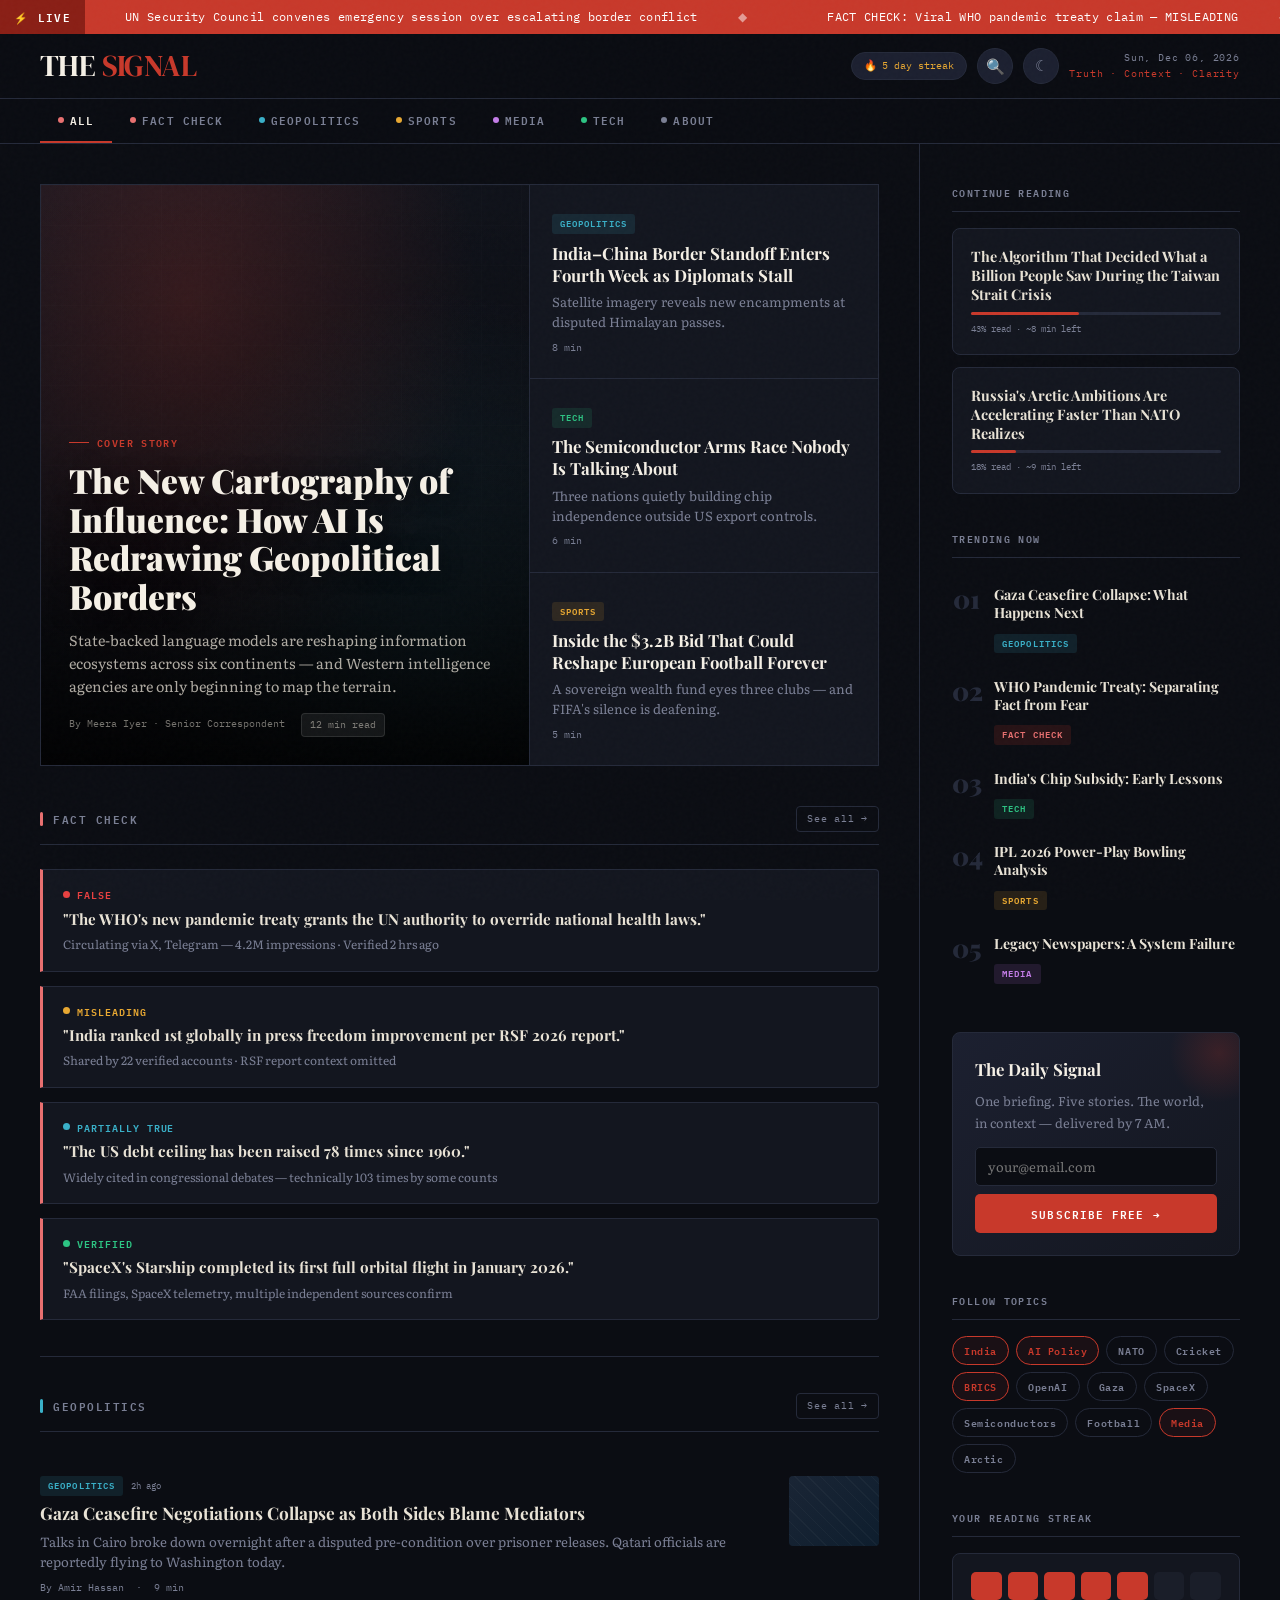
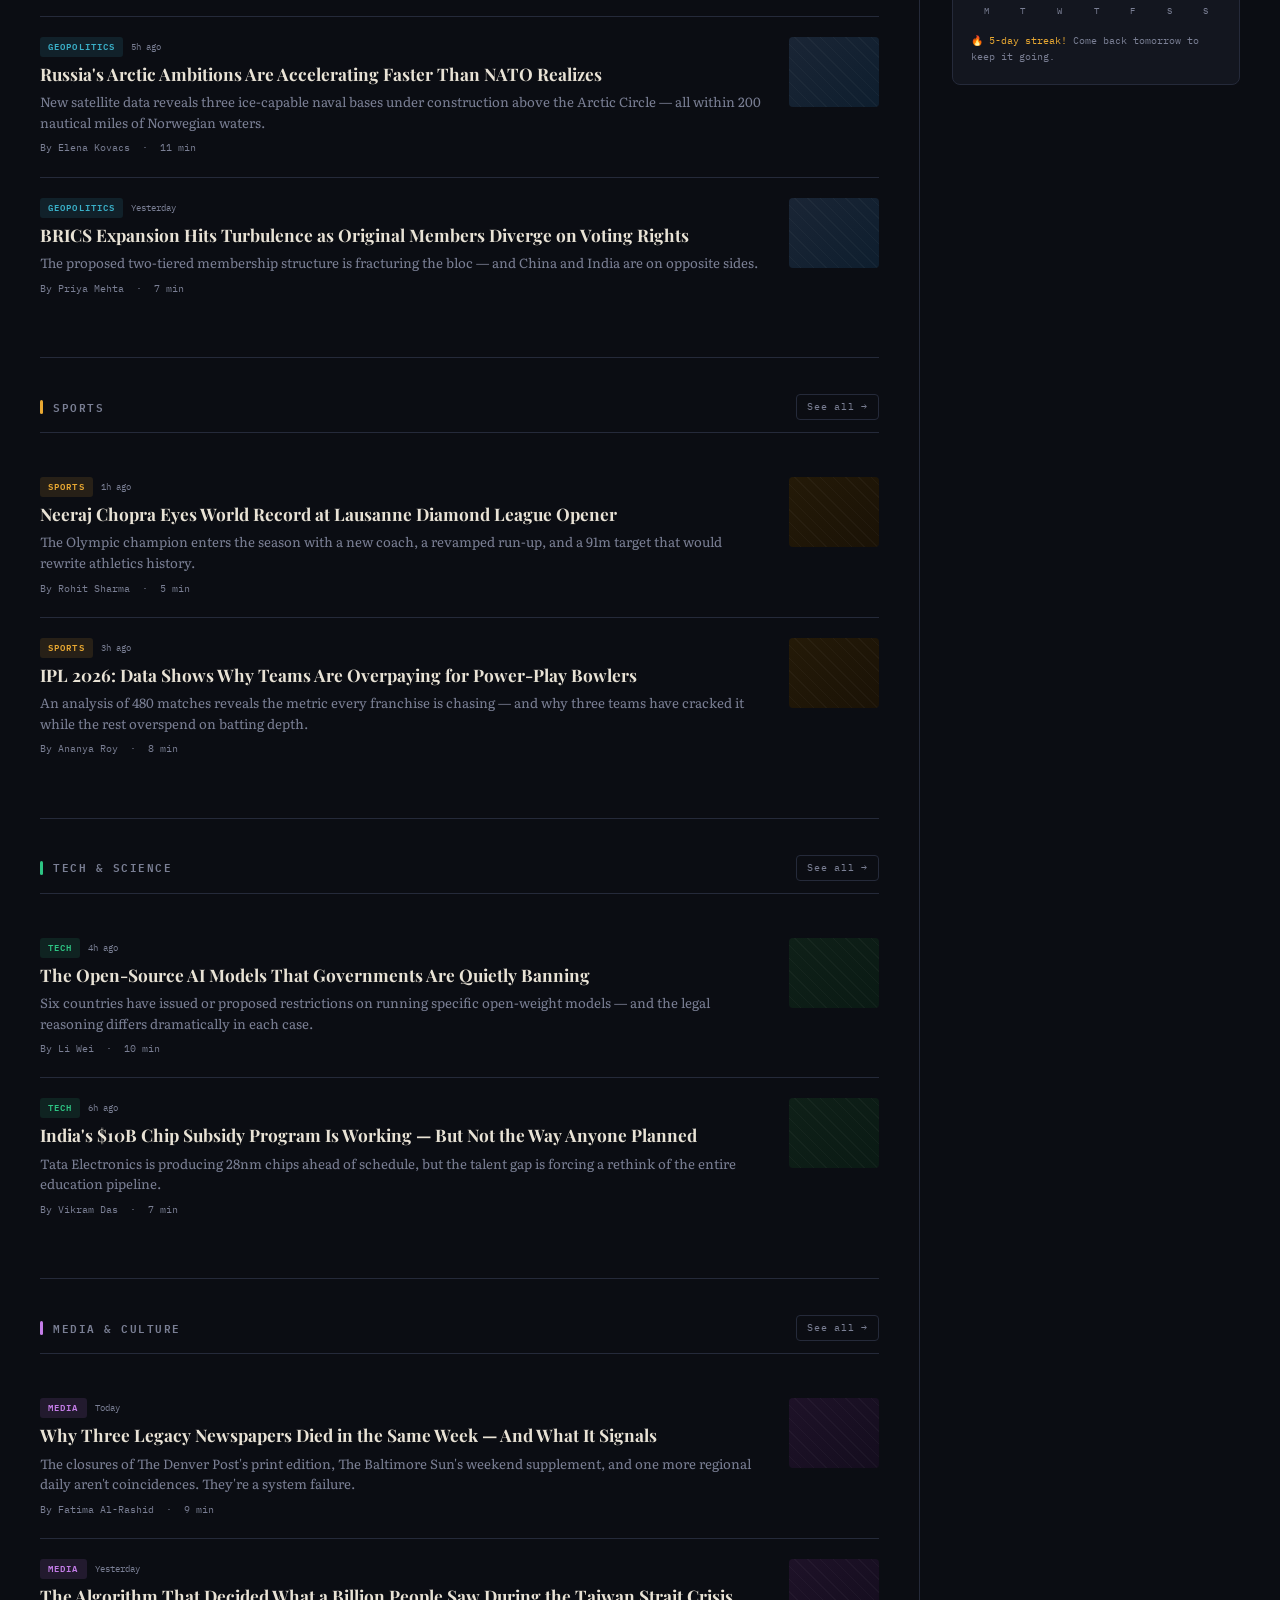
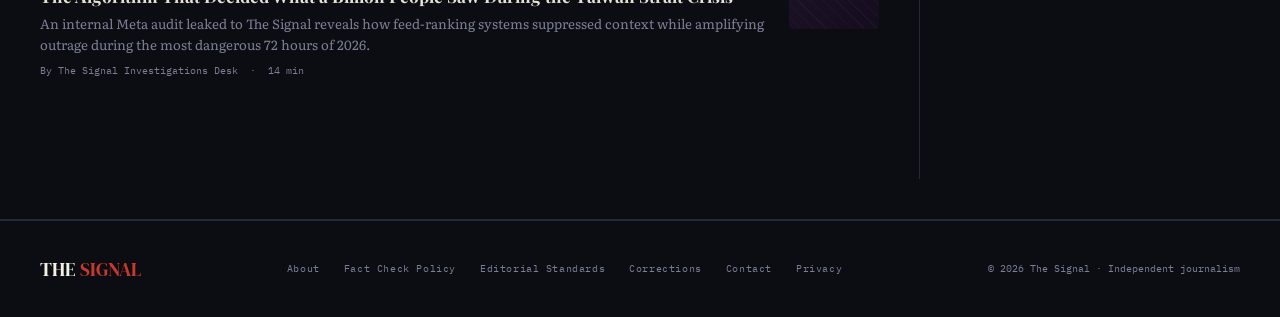
==== index.html @ f9984cd9 "Add files via upload" ====
<!DOCTYPE html>
<html lang="en" data-theme="dark">
<head>
<meta charset="UTF-8"/><meta name="viewport" content="width=device-width, initial-scale=1.0"/>
<title>THE SIGNAL — Truth. Context. Clarity.</title>
<link rel="preconnect" href="https://fonts.googleapis.com"/>
<link href="https://fonts.googleapis.com/css2?family=Playfair+Display:ital,wght@0,400;0,700;0,900;1,400;1,700&family=DM+Serif+Display:ital@0;1&family=IBM+Plex+Mono:wght@400;600&family=Literata:ital,opsz,wght@0,7..72,300;0,7..72,400;0,7..72,600;1,7..72,300;1,7..72,400&display=swap" rel="stylesheet"/>
<style>
:root{--bg:#0b0d13;--surface:#13161f;--surface2:#1c2030;--border:#252a3a;--text:#e8e2d5;--muted:#7a7f94;--accent:#c8392b;--gold:#e8a832;--cyan:#3ab0c8;--green:#2dc483;--purple:#c47de8;--white:#f5f0e6;--T:.22s ease;}
[data-theme="light"]{--bg:#f4f0e8;--surface:#ece8df;--surface2:#e2ddd4;--border:#ccc7bc;--text:#1e2030;--muted:#7a7080;--white:#0d0f1a;}
*,*::before,*::after{box-sizing:border-box;margin:0;padding:0;}
html{scroll-behavior:smooth;}
body{background:var(--bg);color:var(--text);font-family:'Literata',Georgia,serif;font-size:16px;line-height:1.7;overflow-x:hidden;transition:background var(--T),color var(--T);}
body::before{content:'';position:fixed;inset:0;background-image:url("data:image/svg+xml,%3Csvg viewBox='0 0 256 256' xmlns='http://www.w3.org/2000/svg'%3E%3Cfilter id='n'%3E%3CfeTurbulence type='fractalNoise' baseFrequency='0.9' numOctaves='4' stitchTiles='stitch'/%3E%3C/filter%3E%3Crect width='100%25' height='100%25' filter='url(%23n)' opacity='0.04'/%3E%3C/svg%3E");pointer-events:none;z-index:999;opacity:.45;}
a{color:inherit;text-decoration:none;}
img{display:block;width:100%;object-fit:cover;}
/* TICKER */
.ticker-wrap{background:var(--accent);overflow:hidden;white-space:nowrap;display:flex;align-items:center;height:34px;}
.ticker-label{background:#8a1f16;color:#fff;font-family:'IBM Plex Mono',monospace;font-size:.68rem;font-weight:600;letter-spacing:.12em;padding:0 14px;height:100%;display:flex;align-items:center;flex-shrink:0;text-transform:uppercase;}
.ticker-inner{overflow:hidden;flex:1;display:flex;}
.ticker-track{display:inline-flex;animation:ticker 42s linear infinite;}
.ticker-track span{font-family:'IBM Plex Mono',monospace;font-size:.72rem;color:#fff;padding:0 40px;letter-spacing:.03em;}
.ticker-track span::after{content:'◆';margin-left:40px;opacity:.5;}
@keyframes ticker{from{transform:translateX(0)}to{transform:translateX(-50%)}}
/* HEADER */
header{border-bottom:1px solid var(--border);position:sticky;top:0;z-index:100;background:rgba(11,13,19,.97);backdrop-filter:blur(14px);transition:background var(--T);}
[data-theme="light"] header{background:rgba(244,240,232,.97);}
.header-top{display:flex;align-items:center;justify-content:space-between;padding:0 40px;height:64px;max-width:1400px;margin:0 auto;gap:14px;}
.logo{font-family:'DM Serif Display',serif;font-size:1.85rem;letter-spacing:-.02em;color:var(--white);flex-shrink:0;}
.logo span{color:var(--accent);}
.hdr-right{display:flex;align-items:center;gap:10px;}
.hdr-meta{font-family:'IBM Plex Mono',monospace;font-size:.65rem;color:var(--muted);letter-spacing:.08em;text-align:right;line-height:1.5;}
.streak-pill{display:inline-flex;align-items:center;gap:5px;background:var(--surface2);border:1px solid var(--border);border-radius:20px;padding:4px 12px;font-family:'IBM Plex Mono',monospace;font-size:.65rem;color:var(--gold);cursor:default;white-space:nowrap;}
.icon-btn{width:36px;height:36px;border-radius:50%;background:var(--surface2);border:1px solid var(--border);color:var(--muted);cursor:pointer;display:flex;align-items:center;justify-content:center;font-size:.95rem;transition:all var(--T);flex-shrink:0;}
.icon-btn:hover{color:var(--text);border-color:var(--muted);}
.hamburger{display:none;}
/* NAV */
nav{border-top:1px solid var(--border);max-width:1400px;margin:0 auto;padding:0 40px;display:flex;overflow-x:auto;scrollbar-width:none;}
nav::-webkit-scrollbar{display:none;}
.nav-link{font-family:'IBM Plex Mono',monospace;font-size:.68rem;font-weight:600;letter-spacing:.1em;text-transform:uppercase;color:var(--muted);padding:12px 18px;border-bottom:2px solid transparent;transition:all var(--T);white-space:nowrap;display:flex;align-items:center;gap:6px;}
.nav-link:hover{color:var(--text);}
.nav-link.active{color:var(--white);border-bottom-color:var(--accent);}
.nav-dot{width:6px;height:6px;border-radius:50%;flex-shrink:0;}
/* MOBILE OVERLAY */
.mob-overlay{display:none;position:fixed;inset:0;z-index:200;background:var(--bg);padding:24px;flex-direction:column;}
.mob-overlay.open{display:flex;}
.mob-close{align-self:flex-end;width:40px;height:40px;border-radius:50%;background:var(--surface2);border:1px solid var(--border);color:var(--text);font-size:1.2rem;cursor:pointer;display:flex;align-items:center;justify-content:center;margin-bottom:24px;}
.mob-link{font-family:'IBM Plex Mono',monospace;font-size:1rem;font-weight:600;letter-spacing:.08em;text-transform:uppercase;color:var(--muted);padding:18px 0;border-bottom:1px solid var(--border);display:flex;align-items:center;gap:12px;}
.mob-link:hover{color:var(--white);}
/* LAYOUT */
.container{max-width:1400px;margin:0 auto;padding:0 40px;}
.main-grid{display:grid;grid-template-columns:1fr 320px;gap:0;}
.feed{border-right:1px solid var(--border);padding:40px 40px 40px 0;}
.sidebar{padding:40px 0 40px 32px;}
/* HERO */
.hero{display:grid;grid-template-columns:1.4fr 1fr;gap:1px;background:var(--border);margin-bottom:40px;border:1px solid var(--border);}
.hero-main{background:var(--surface);position:relative;overflow:hidden;min-height:400px;display:flex;flex-direction:column;justify-content:flex-end;padding:28px;}
.hero-main::before{content:'';position:absolute;inset:0;background:linear-gradient(to top,rgba(0,0,0,.88) 0%,rgba(0,0,0,.2) 55%,transparent 100%);z-index:1;}
.hero-bg{position:absolute;inset:0;background:radial-gradient(ellipse at 30% 20%,rgba(200,57,43,.22),transparent 60%),radial-gradient(ellipse at 80% 80%,rgba(58,176,200,.12),transparent 55%),linear-gradient(135deg,#13161f,#0b0d13);transition:transform .6s ease;}
.hero-main:hover .hero-bg{transform:scale(1.04);}
.hero-grid{position:absolute;inset:0;opacity:.08;z-index:0;}
.hero-content{position:relative;z-index:2;}
.hero-tag{font-family:'IBM Plex Mono',monospace;font-size:.62rem;font-weight:600;letter-spacing:.14em;text-transform:uppercase;color:var(--accent);margin-bottom:10px;display:flex;align-items:center;gap:8px;}
.hero-tag::before{content:'';width:20px;height:1px;background:var(--accent);}
.hero-main h1{font-family:'Playfair Display',serif;font-size:2.1rem;font-weight:900;line-height:1.15;color:#f5f0e6;margin-bottom:12px;text-shadow:0 2px 20px rgba(0,0,0,.5);}
.hero-main p{font-size:.9rem;color:rgba(232,226,213,.75);line-height:1.6;}
.hero-meta{display:flex;gap:16px;align-items:center;margin-top:16px;flex-wrap:wrap;}
.hero-author{font-family:'IBM Plex Mono',monospace;font-size:.62rem;color:rgba(232,226,213,.5);}
.read-time{font-family:'IBM Plex Mono',monospace;font-size:.6rem;background:rgba(255,255,255,.07);border:1px solid rgba(255,255,255,.1);padding:3px 8px;border-radius:4px;color:rgba(232,226,213,.5);}
.hero-stack{display:flex;flex-direction:column;gap:1px;background:var(--border);}
.hero-card{background:var(--surface);padding:22px;transition:background var(--T);flex:1;position:relative;overflow:hidden;}
.hero-card:hover{background:var(--surface2);}
.hero-card::after{content:'';position:absolute;left:0;top:0;bottom:0;width:3px;opacity:0;transition:opacity var(--T);}
.hero-card:hover::after{opacity:1;}
.c-geo::after{background:var(--cyan);}.c-tech::after{background:var(--green);}.c-sport::after{background:var(--gold);}
.hero-card h3{font-family:'Playfair Display',serif;font-size:1.05rem;font-weight:700;line-height:1.3;color:var(--white);margin:8px 0 6px;}
.hero-card p{font-size:.82rem;color:var(--muted);line-height:1.5;}
/* CHIPS */
.chip{display:inline-block;font-family:'IBM Plex Mono',monospace;font-size:.58rem;font-weight:600;letter-spacing:.12em;text-transform:uppercase;padding:2px 8px;border-radius:3px;}
.ch-geo{background:rgba(58,176,200,.12);color:var(--cyan);}
.ch-tech{background:rgba(45,196,131,.12);color:var(--green);}
.ch-sport{background:rgba(232,168,50,.12);color:var(--gold);}
.ch-media{background:rgba(196,125,232,.12);color:var(--purple);}
.ch-fact{background:rgba(200,57,43,.15);color:#e87070;}
/* SECTION HEADER */
.sec-hdr{display:flex;align-items:center;justify-content:space-between;margin-bottom:24px;padding-bottom:12px;border-bottom:1px solid var(--border);}
.sec-title{font-family:'IBM Plex Mono',monospace;font-size:.68rem;font-weight:600;letter-spacing:.14em;text-transform:uppercase;color:var(--muted);display:flex;align-items:center;gap:10px;}
.sec-title::before{content:'';width:3px;height:14px;border-radius:2px;}
.sf::before{background:#e87070;}.sg::before{background:var(--cyan);}.ss::before{background:var(--gold);}.st::before{background:var(--green);}.sm::before{background:var(--purple);}
.see-all{font-family:'IBM Plex Mono',monospace;font-size:.6rem;color:var(--muted);letter-spacing:.08em;border:1px solid var(--border);padding:4px 10px;border-radius:4px;transition:all var(--T);}
.see-all:hover{color:var(--text);border-color:var(--muted);}
/* ARTICLE ROW */
.art-list{display:flex;flex-direction:column;margin-bottom:40px;}
.art-row{display:grid;grid-template-columns:1fr 90px;gap:20px;padding:20px 0;border-bottom:1px solid var(--border);transition:all var(--T);align-items:start;}
.art-row:last-child{border-bottom:none;}
.art-row:hover .art-title{color:var(--white);}
.art-row:hover .art-thumb-in{transform:scale(1.05);}
.art-tags{display:flex;align-items:center;gap:8px;margin-bottom:6px;}
.art-title{font-family:'Playfair Display',serif;font-size:1.08rem;font-weight:700;color:var(--text);line-height:1.3;transition:color var(--T);margin-bottom:6px;}
.art-exc{font-size:.83rem;color:var(--muted);line-height:1.55;margin-bottom:8px;}
.art-foot{display:flex;gap:12px;align-items:center;font-family:'IBM Plex Mono',monospace;font-size:.6rem;color:var(--muted);}
.art-thumb{width:90px;height:70px;border-radius:4px;overflow:hidden;flex-shrink:0;}
.art-thumb-in{width:100%;height:100%;transition:transform .4s ease;}
.i-geo{background:linear-gradient(135deg,#1a2535,#0e1e2e);}
.i-fact{background:linear-gradient(135deg,#2a1215,#1a0a0c);}
.i-tech{background:linear-gradient(135deg,#0f2018,#0a1a14);}
.i-sport{background:linear-gradient(135deg,#241a08,#1a1206);}
.i-media{background:linear-gradient(135deg,#1e1228,#140d1e);}
.i-pat{width:100%;height:100%;background-image:repeating-linear-gradient(45deg,transparent,transparent 8px,rgba(255,255,255,.03) 8px,rgba(255,255,255,.03) 9px);}
/* FACT CHECK */
.fc-strip{background:var(--surface);border:1px solid var(--border);border-left:3px solid #e87070;padding:16px 20px;margin-bottom:14px;transition:background var(--T);border-radius:0 4px 4px 0;}
.fc-strip:hover{background:var(--surface2);}
.verdict{font-family:'IBM Plex Mono',monospace;font-size:.6rem;font-weight:600;letter-spacing:.1em;text-transform:uppercase;margin-bottom:6px;display:flex;align-items:center;gap:7px;}
.vdot{width:7px;height:7px;border-radius:50%;}
.vf{background:#e84040;}.vm{background:var(--gold);}.vt{background:var(--green);}.vp{background:var(--cyan);}
.vfc{color:#e84040;}.vmc{color:var(--gold);}.vtc{color:var(--green);}.vpc{color:var(--cyan);}
.fc-claim{font-family:'Playfair Display',serif;font-size:.95rem;font-weight:700;color:var(--text);line-height:1.35;}
.fc-src{font-size:.75rem;color:var(--muted);margin-top:5px;}
/* SIDEBAR */
.sb-sec{margin-bottom:36px;}
.sb-title{font-family:'IBM Plex Mono',monospace;font-size:.62rem;font-weight:600;letter-spacing:.14em;text-transform:uppercase;color:var(--muted);padding-bottom:10px;margin-bottom:16px;border-bottom:1px solid var(--border);}
.rd-card{background:var(--surface);border:1px solid var(--border);border-radius:8px;padding:18px;margin-bottom:12px;transition:border-color var(--T),background var(--T);}
.rd-card:hover{border-color:var(--accent);background:var(--surface2);}
.rd-title{font-family:'Playfair Display',serif;font-size:.9rem;font-weight:700;color:var(--text);margin-bottom:8px;line-height:1.3;}
.pb-wrap{background:var(--border);border-radius:3px;height:3px;margin-bottom:6px;}
.pb{height:3px;border-radius:3px;background:var(--accent);}
.pb-pct{font-family:'IBM Plex Mono',monospace;font-size:.58rem;color:var(--muted);}
.trend-item{display:flex;gap:14px;align-items:flex-start;padding:12px 0;border-bottom:1px solid var(--border);}
.trend-item:last-child{border-bottom:none;}
.trend-item:hover .trend-ttl{color:var(--white);}
.trend-n{font-family:'Playfair Display',serif;font-size:1.6rem;font-weight:900;color:var(--border);line-height:1;flex-shrink:0;width:28px;text-align:right;}
.trend-ttl{font-family:'Playfair Display',serif;font-size:.88rem;font-weight:700;color:var(--text);line-height:1.3;transition:color var(--T);}
.nl-box{background:linear-gradient(135deg,var(--surface2),var(--surface));border:1px solid var(--border);border-radius:8px;padding:22px;position:relative;overflow:hidden;}
.nl-box::before{content:'';position:absolute;top:-30px;right:-30px;width:100px;height:100px;border-radius:50%;background:radial-gradient(circle,rgba(200,57,43,.2),transparent 70%);}
.nl-box h3{font-family:'Playfair Display',serif;font-size:1.05rem;font-weight:700;color:var(--white);margin-bottom:6px;}
.nl-box p{font-size:.8rem;color:var(--muted);margin-bottom:14px;}
.nl-inp{width:100%;background:var(--bg);border:1px solid var(--border);color:var(--text);font-family:'Literata',serif;font-size:.82rem;padding:9px 12px;border-radius:5px;margin-bottom:8px;outline:none;transition:border-color var(--T);}
.nl-inp:focus{border-color:var(--accent);}
.nl-btn{width:100%;background:var(--accent);color:#fff;border:none;padding:10px;border-radius:5px;font-family:'IBM Plex Mono',monospace;font-size:.68rem;font-weight:600;letter-spacing:.1em;text-transform:uppercase;cursor:pointer;transition:background var(--T);}
.nl-btn:hover{background:#a02d22;}
.topics{display:flex;flex-wrap:wrap;gap:7px;}
.t-pill{font-family:'IBM Plex Mono',monospace;font-size:.62rem;font-weight:600;letter-spacing:.06em;border:1px solid var(--border);padding:5px 11px;border-radius:20px;color:var(--muted);cursor:pointer;transition:all var(--T);}
.t-pill:hover{border-color:var(--text);color:var(--text);}
.t-pill.on{border-color:var(--accent);color:var(--accent);background:rgba(200,57,43,.08);}
/* DIVIDER */
.div{height:1px;background:var(--border);margin:36px 0;}
/* BTT */
.btt{position:fixed;bottom:32px;right:32px;width:44px;height:44px;border-radius:50%;background:var(--accent);color:#fff;border:none;font-size:1.1rem;cursor:pointer;display:flex;align-items:center;justify-content:center;box-shadow:0 4px 20px rgba(200,57,43,.4);opacity:0;transform:translateY(10px);transition:opacity var(--T),transform var(--T);z-index:90;}
.btt.on{opacity:1;transform:none;}
.btt:hover{background:#a02d22;}
/* FOOTER */
footer{border-top:1px solid var(--border);padding:32px 40px;max-width:1400px;margin:0 auto;display:flex;justify-content:space-between;align-items:center;flex-wrap:wrap;gap:16px;}
.f-logo{font-family:'DM Serif Display',serif;font-size:1.2rem;color:var(--white);}
.f-logo span{color:var(--accent);}
.f-links{display:flex;gap:24px;flex-wrap:wrap;}
.f-links a{font-family:'IBM Plex Mono',monospace;font-size:.62rem;letter-spacing:.06em;color:var(--muted);transition:color var(--T);}
.f-links a:hover{color:var(--text);}
.f-copy{font-family:'IBM Plex Mono',monospace;font-size:.6rem;color:var(--muted);}
/* REVEAL */
.rv{opacity:0;transform:translateY(22px);transition:opacity .5s ease,transform .5s ease;}
.rv.in{opacity:1;transform:none;}
/* RESPONSIVE */
@media(max-width:900px){
  .main-grid{grid-template-columns:1fr;}
  .feed{border-right:none;padding:24px 0;}
  .sidebar{padding:0;border-top:1px solid var(--border);}
  .hero{grid-template-columns:1fr;}
  .hero-stack{flex-direction:row;overflow-x:auto;}
  .hero-card{min-width:220px;}
  .container,.header-top{padding:0 20px;}
  nav{padding:0 20px;display:none;}
  footer{padding:24px 20px;}
  .hamburger{display:flex!important;}
  .hdr-meta{display:none;}
}
@media(max-width:600px){
  .hero-main h1{font-size:1.5rem;}
  .hero-stack{flex-direction:column;}
  .art-row{grid-template-columns:1fr 72px;}
}
</style>
</head>
<body>

<div class="ticker-wrap">
  <div class="ticker-label">⚡ Live</div>
  <div class="ticker-inner">
    <div class="ticker-track">
      <span>UN Security Council convenes emergency session over escalating border conflict</span>
      <span>FACT CHECK: Viral WHO pandemic treaty claim — MISLEADING</span>
      <span>Apple unveils spatial computing SDK for third-party developers</span>
      <span>Champions League semifinal draw: all-European clash confirmed</span>
      <span>Deepfake election ad triggers FEC investigation in three swing states</span>
      <span>OpenAI board approves $4B restructuring amid investor pressure</span>
      <span>UN Security Council convenes emergency session over escalating border conflict</span>
      <span>FACT CHECK: Viral WHO pandemic treaty claim — MISLEADING</span>
      <span>Apple unveils spatial computing SDK for third-party developers</span>
      <span>Champions League semifinal draw: all-European clash confirmed</span>
      <span>Deepfake election ad triggers FEC investigation in three swing states</span>
      <span>OpenAI board approves $4B restructuring amid investor pressure</span>
    </div>
  </div>
</div>

<header>
  <div class="header-top">
    <a href="index.html" class="logo">THE <span>SIGNAL</span></a>
    <div class="hdr-right">
      <div class="streak-pill">🔥 <span id="streak-count">5 day streak</span></div>
      <a href="search.html" class="icon-btn" title="Search">🔍</a>
      <button class="icon-btn" id="themeBtn" onclick="toggleTheme()" title="Toggle theme">☾</button>
      <button class="icon-btn hamburger" onclick="document.getElementById('mob').classList.toggle('open')" title="Menu">☰</button>
      <div class="hdr-meta">
        <div id="live-date">Thu, 26 Mar 2026</div>
        <div style="color:var(--accent)">Truth · Context · Clarity</div>
      </div>
    </div>
  </div>
  <nav>
    <a class="nav-link active" href="index.html"><span class="nav-dot" style="background:#e87070"></span>All</a>
    <a class="nav-link" href="category.html?cat=factcheck"><span class="nav-dot" style="background:#e87070"></span>Fact Check</a>
    <a class="nav-link" href="category.html?cat=geopolitics"><span class="nav-dot" style="background:var(--cyan)"></span>Geopolitics</a>
    <a class="nav-link" href="category.html?cat=sports"><span class="nav-dot" style="background:var(--gold)"></span>Sports</a>
    <a class="nav-link" href="category.html?cat=media"><span class="nav-dot" style="background:var(--purple)"></span>Media</a>
    <a class="nav-link" href="category.html?cat=tech"><span class="nav-dot" style="background:var(--green)"></span>Tech</a>
    <a class="nav-link" href="about.html"><span class="nav-dot" style="background:var(--muted)"></span>About</a>
  </nav>
</header>

<div class="mob-overlay" id="mob">
  <button class="mob-close" onclick="document.getElementById('mob').classList.remove('open')">✕</button>
  <a class="mob-link" href="index.html"><span class="nav-dot" style="background:#e87070;width:10px;height:10px;"></span>All Stories</a>
  <a class="mob-link" href="category.html?cat=factcheck"><span class="nav-dot" style="background:#e87070;width:10px;height:10px;"></span>Fact Check</a>
  <a class="mob-link" href="category.html?cat=geopolitics"><span class="nav-dot" style="background:var(--cyan);width:10px;height:10px;"></span>Geopolitics</a>
  <a class="mob-link" href="category.html?cat=sports"><span class="nav-dot" style="background:var(--gold);width:10px;height:10px;"></span>Sports</a>
  <a class="mob-link" href="category.html?cat=media"><span class="nav-dot" style="background:var(--purple);width:10px;height:10px;"></span>Media</a>
  <a class="mob-link" href="category.html?cat=tech"><span class="nav-dot" style="background:var(--green);width:10px;height:10px;"></span>Tech</a>
  <a class="mob-link" href="search.html">🔍 Search</a>
  <a class="mob-link" href="about.html">About The Signal</a>
</div>

<div class="container">
<div class="main-grid">
<main class="feed">

  <div class="hero rv">
    <a class="hero-main" href="article.html">
      <div class="hero-bg"></div>
      <div class="hero-grid"><svg width="100%" height="100%" xmlns="http://www.w3.org/2000/svg"><defs><pattern id="g" width="40" height="40" patternUnits="userSpaceOnUse"><path d="M 40 0 L 0 0 0 40" fill="none" stroke="rgba(255,255,255,.5)" stroke-width=".5"/></pattern></defs><rect width="100%" height="100%" fill="url(#g)"/></svg></div>
      <div class="hero-content">
        <div class="hero-tag">Cover Story</div>
        <h1>The New Cartography of Influence: How AI Is Redrawing Geopolitical Borders</h1>
        <p>State-backed language models are reshaping information ecosystems across six continents — and Western intelligence agencies are only beginning to map the terrain.</p>
        <div class="hero-meta"><span class="hero-author">By Meera Iyer · Senior Correspondent</span><span class="read-time">12 min read</span></div>
      </div>
    </a>
    <div class="hero-stack">
      <a class="hero-card c-geo" href="article.html"><span class="chip ch-geo">Geopolitics</span><h3>India–China Border Standoff Enters Fourth Week as Diplomats Stall</h3><p>Satellite imagery reveals new encampments at disputed Himalayan passes.</p><div class="art-foot" style="margin-top:8px"><span>8 min</span></div></a>
      <a class="hero-card c-tech" href="article.html"><span class="chip ch-tech">Tech</span><h3>The Semiconductor Arms Race Nobody Is Talking About</h3><p>Three nations quietly building chip independence outside US export controls.</p><div class="art-foot" style="margin-top:8px"><span>6 min</span></div></a>
      <a class="hero-card c-sport" href="article.html"><span class="chip ch-sport">Sports</span><h3>Inside the $3.2B Bid That Could Reshape European Football Forever</h3><p>A sovereign wealth fund eyes three clubs — and FIFA's silence is deafening.</p><div class="art-foot" style="margin-top:8px"><span>5 min</span></div></a>
    </div>
  </div>

  <div class="rv">
    <div class="sec-hdr"><div class="sec-title sf">Fact Check</div><a class="see-all" href="category.html?cat=factcheck">See all →</a></div>
    <a href="article.html" style="display:block"><div class="fc-strip"><div class="verdict vfc"><span class="vdot vf"></span>False</div><div class="fc-claim">"The WHO's new pandemic treaty grants the UN authority to override national health laws."</div><div class="fc-src">Circulating via X, Telegram — 4.2M impressions · Verified 2 hrs ago</div></div></a>
    <a href="article.html" style="display:block"><div class="fc-strip"><div class="verdict vmc"><span class="vdot vm"></span>Misleading</div><div class="fc-claim">"India ranked 1st globally in press freedom improvement per RSF 2026 report."</div><div class="fc-src">Shared by 22 verified accounts · RSF report context omitted</div></div></a>
    <a href="article.html" style="display:block"><div class="fc-strip"><div class="verdict vpc"><span class="vdot vp"></span>Partially True</div><div class="fc-claim">"The US debt ceiling has been raised 78 times since 1960."</div><div class="fc-src">Widely cited in congressional debates — technically 103 times by some counts</div></div></a>
    <a href="article.html" style="display:block"><div class="fc-strip"><div class="verdict vtc"><span class="vdot vt"></span>Verified</div><div class="fc-claim">"SpaceX's Starship completed its first full orbital flight in January 2026."</div><div class="fc-src">FAA filings, SpaceX telemetry, multiple independent sources confirm</div></div></a>
  </div>

  <div class="div"></div>

  <div class="rv">
    <div class="sec-hdr"><div class="sec-title sg">Geopolitics</div><a class="see-all" href="category.html?cat=geopolitics">See all →</a></div>
    <div class="art-list">
      <a class="art-row" href="article.html"><div><div class="art-tags"><span class="chip ch-geo">Geopolitics</span><span style="font-family:'IBM Plex Mono',monospace;font-size:.58rem;color:var(--muted)">2h ago</span></div><div class="art-title">Gaza Ceasefire Negotiations Collapse as Both Sides Blame Mediators</div><div class="art-exc">Talks in Cairo broke down overnight after a disputed pre-condition over prisoner releases. Qatari officials are reportedly flying to Washington today.</div><div class="art-foot"><span>By Amir Hassan</span><span>·</span><span>9 min</span></div></div><div class="art-thumb"><div class="art-thumb-in i-geo"><div class="i-pat"></div></div></div></a>
      <a class="art-row" href="article.html"><div><div class="art-tags"><span class="chip ch-geo">Geopolitics</span><span style="font-family:'IBM Plex Mono',monospace;font-size:.58rem;color:var(--muted)">5h ago</span></div><div class="art-title">Russia's Arctic Ambitions Are Accelerating Faster Than NATO Realizes</div><div class="art-exc">New satellite data reveals three ice-capable naval bases under construction above the Arctic Circle — all within 200 nautical miles of Norwegian waters.</div><div class="art-foot"><span>By Elena Kovacs</span><span>·</span><span>11 min</span></div></div><div class="art-thumb"><div class="art-thumb-in i-geo"><div class="i-pat"></div></div></div></a>
      <a class="art-row" href="article.html"><div><div class="art-tags"><span class="chip ch-geo">Geopolitics</span><span style="font-family:'IBM Plex Mono',monospace;font-size:.58rem;color:var(--muted)">Yesterday</span></div><div class="art-title">BRICS Expansion Hits Turbulence as Original Members Diverge on Voting Rights</div><div class="art-exc">The proposed two-tiered membership structure is fracturing the bloc — and China and India are on opposite sides.</div><div class="art-foot"><span>By Priya Mehta</span><span>·</span><span>7 min</span></div></div><div class="art-thumb"><div class="art-thumb-in i-geo"><div class="i-pat"></div></div></div></a>
    </div>
  </div>

  <div class="div"></div>

  <div class="rv">
    <div class="sec-hdr"><div class="sec-title ss">Sports</div><a class="see-all" href="category.html?cat=sports">See all →</a></div>
    <div class="art-list">
      <a class="art-row" href="article.html"><div><div class="art-tags"><span class="chip ch-sport">Sports</span><span style="font-family:'IBM Plex Mono',monospace;font-size:.58rem;color:var(--muted)">1h ago</span></div><div class="art-title">Neeraj Chopra Eyes World Record at Lausanne Diamond League Opener</div><div class="art-exc">The Olympic champion enters the season with a new coach, a revamped run-up, and a 91m target that would rewrite athletics history.</div><div class="art-foot"><span>By Rohit Sharma</span><span>·</span><span>5 min</span></div></div><div class="art-thumb"><div class="art-thumb-in i-sport"><div class="i-pat"></div></div></div></a>
      <a class="art-row" href="article.html"><div><div class="art-tags"><span class="chip ch-sport">Sports</span><span style="font-family:'IBM Plex Mono',monospace;font-size:.58rem;color:var(--muted)">3h ago</span></div><div class="art-title">IPL 2026: Data Shows Why Teams Are Overpaying for Power-Play Bowlers</div><div class="art-exc">An analysis of 480 matches reveals the metric every franchise is chasing — and why three teams have cracked it while the rest overspend on batting depth.</div><div class="art-foot"><span>By Ananya Roy</span><span>·</span><span>8 min</span></div></div><div class="art-thumb"><div class="art-thumb-in i-sport"><div class="i-pat"></div></div></div></a>
    </div>
  </div>

  <div class="div"></div>

  <div class="rv">
    <div class="sec-hdr"><div class="sec-title st">Tech &amp; Science</div><a class="see-all" href="category.html?cat=tech">See all →</a></div>
    <div class="art-list">
      <a class="art-row" href="article.html"><div><div class="art-tags"><span class="chip ch-tech">Tech</span><span style="font-family:'IBM Plex Mono',monospace;font-size:.58rem;color:var(--muted)">4h ago</span></div><div class="art-title">The Open-Source AI Models That Governments Are Quietly Banning</div><div class="art-exc">Six countries have issued or proposed restrictions on running specific open-weight models — and the legal reasoning differs dramatically in each case.</div><div class="art-foot"><span>By Li Wei</span><span>·</span><span>10 min</span></div></div><div class="art-thumb"><div class="art-thumb-in i-tech"><div class="i-pat"></div></div></div></a>
      <a class="art-row" href="article.html"><div><div class="art-tags"><span class="chip ch-tech">Tech</span><span style="font-family:'IBM Plex Mono',monospace;font-size:.58rem;color:var(--muted)">6h ago</span></div><div class="art-title">India's $10B Chip Subsidy Program Is Working — But Not the Way Anyone Planned</div><div class="art-exc">Tata Electronics is producing 28nm chips ahead of schedule, but the talent gap is forcing a rethink of the entire education pipeline.</div><div class="art-foot"><span>By Vikram Das</span><span>·</span><span>7 min</span></div></div><div class="art-thumb"><div class="art-thumb-in i-tech"><div class="i-pat"></div></div></div></a>
    </div>
  </div>

  <div class="div"></div>

  <div class="rv">
    <div class="sec-hdr"><div class="sec-title sm">Media &amp; Culture</div><a class="see-all" href="category.html?cat=media">See all →</a></div>
    <div class="art-list">
      <a class="art-row" href="article.html"><div><div class="art-tags"><span class="chip ch-media">Media</span><span style="font-family:'IBM Plex Mono',monospace;font-size:.58rem;color:var(--muted)">Today</span></div><div class="art-title">Why Three Legacy Newspapers Died in the Same Week — And What It Signals</div><div class="art-exc">The closures of The Denver Post's print edition, The Baltimore Sun's weekend supplement, and one more regional daily aren't coincidences. They're a system failure.</div><div class="art-foot"><span>By Fatima Al-Rashid</span><span>·</span><span>9 min</span></div></div><div class="art-thumb"><div class="art-thumb-in i-media"><div class="i-pat"></div></div></div></a>
      <a class="art-row" href="article.html"><div><div class="art-tags"><span class="chip ch-media">Media</span><span style="font-family:'IBM Plex Mono',monospace;font-size:.58rem;color:var(--muted)">Yesterday</span></div><div class="art-title">The Algorithm That Decided What a Billion People Saw During the Taiwan Strait Crisis</div><div class="art-exc">An internal Meta audit leaked to The Signal reveals how feed-ranking systems suppressed context while amplifying outrage during the most dangerous 72 hours of 2026.</div><div class="art-foot"><span>By The Signal Investigations Desk</span><span>·</span><span>14 min</span></div></div><div class="art-thumb"><div class="art-thumb-in i-media"><div class="i-pat"></div></div></div></a>
    </div>
  </div>

</main>

<aside class="sidebar">
  <div class="sb-sec rv">
    <div class="sb-title">Continue Reading</div>
    <a href="article.html"><div class="rd-card"><div class="rd-title">The Algorithm That Decided What a Billion People Saw During the Taiwan Strait Crisis</div><div class="pb-wrap"><div class="pb" style="width:43%"></div></div><div class="pb-pct">43% read · ~8 min left</div></div></a>
    <a href="article.html"><div class="rd-card"><div class="rd-title">Russia's Arctic Ambitions Are Accelerating Faster Than NATO Realizes</div><div class="pb-wrap"><div class="pb" style="width:18%"></div></div><div class="pb-pct">18% read · ~9 min left</div></div></a>
  </div>

  <div class="sb-sec rv">
    <div class="sb-title">Trending Now</div>
    <a href="article.html" style="display:block"><div class="trend-item"><div class="trend-n">01</div><div><div class="trend-ttl">Gaza Ceasefire Collapse: What Happens Next</div><div style="margin-top:4px"><span class="chip ch-geo">Geopolitics</span></div></div></div></a>
    <a href="article.html" style="display:block"><div class="trend-item"><div class="trend-n">02</div><div><div class="trend-ttl">WHO Pandemic Treaty: Separating Fact from Fear</div><div style="margin-top:4px"><span class="chip ch-fact">Fact Check</span></div></div></div></a>
    <a href="article.html" style="display:block"><div class="trend-item"><div class="trend-n">03</div><div><div class="trend-ttl">India's Chip Subsidy: Early Lessons</div><div style="margin-top:4px"><span class="chip ch-tech">Tech</span></div></div></div></a>
    <a href="article.html" style="display:block"><div class="trend-item"><div class="trend-n">04</div><div><div class="trend-ttl">IPL 2026 Power-Play Bowling Analysis</div><div style="margin-top:4px"><span class="chip ch-sport">Sports</span></div></div></div></a>
    <a href="article.html" style="display:block"><div class="trend-item"><div class="trend-n">05</div><div><div class="trend-ttl">Legacy Newspapers: A System Failure</div><div style="margin-top:4px"><span class="chip ch-media">Media</span></div></div></div></a>
  </div>

  <div class="sb-sec rv">
    <div class="nl-box">
      <h3>The Daily Signal</h3>
      <p>One briefing. Five stories. The world, in context — delivered by 7 AM.</p>
      <input class="nl-inp" id="nl-email" placeholder="your@email.com" type="email"/>
      <button class="nl-btn" onclick="subNL(this)">Subscribe Free →</button>
    </div>
  </div>

  <div class="sb-sec rv">
    <div class="sb-title">Follow Topics</div>
    <div class="topics">
      <div class="t-pill on" onclick="this.classList.toggle('on')">India</div>
      <div class="t-pill on" onclick="this.classList.toggle('on')">AI Policy</div>
      <div class="t-pill" onclick="this.classList.toggle('on')">NATO</div>
      <div class="t-pill" onclick="this.classList.toggle('on')">Cricket</div>
      <div class="t-pill on" onclick="this.classList.toggle('on')">BRICS</div>
      <div class="t-pill" onclick="this.classList.toggle('on')">OpenAI</div>
      <div class="t-pill" onclick="this.classList.toggle('on')">Gaza</div>
      <div class="t-pill" onclick="this.classList.toggle('on')">SpaceX</div>
      <div class="t-pill" onclick="this.classList.toggle('on')">Semiconductors</div>
      <div class="t-pill" onclick="this.classList.toggle('on')">Football</div>
      <div class="t-pill on" onclick="this.classList.toggle('on')">Media</div>
      <div class="t-pill" onclick="this.classList.toggle('on')">Arctic</div>
    </div>
  </div>

  <div class="sb-sec rv">
    <div class="sb-title">Your Reading Streak</div>
    <div style="background:var(--surface);border:1px solid var(--border);border-radius:8px;padding:18px">
      <div id="streak-cal" style="display:flex;gap:6px;margin-bottom:14px"></div>
      <div style="font-family:'IBM Plex Mono',monospace;font-size:.62rem;color:var(--muted)">🔥 <span style="color:var(--gold)">5-day streak!</span> Come back tomorrow to keep it going.</div>
    </div>
  </div>
</aside>

</div></div>

<div style="border-top:1px solid var(--border);margin-top:40px">
<footer>
  <a href="index.html" class="f-logo">THE <span>SIGNAL</span></a>
  <div class="f-links">
    <a href="about.html">About</a>
    <a href="about.html#factcheck">Fact Check Policy</a>
    <a href="about.html#editorial">Editorial Standards</a>
    <a href="about.html#corrections">Corrections</a>
    <a href="about.html#contact">Contact</a>
    <a href="#">Privacy</a>
  </div>
  <div class="f-copy">© 2026 The Signal · Independent journalism</div>
</footer>
</div>

<button class="btt" id="btt" onclick="window.scrollTo({top:0,behavior:'smooth'})">↑</button>

<script>
function toggleTheme(){const h=document.documentElement,l=h.getAttribute('data-theme')==='light';h.setAttribute('data-theme',l?'dark':'light');document.getElementById('themeBtn').textContent=l?'☾':'☀';localStorage.setItem('sg-theme',l?'dark':'light');}
(function(){const s=localStorage.getItem('sg-theme')||'dark';document.documentElement.setAttribute('data-theme',s);document.getElementById('themeBtn').textContent=s==='light'?'☀':'☾';})();
window.addEventListener('scroll',()=>{const b=document.getElementById('btt');b.classList[window.scrollY>300?'add':'remove']('on');});
(function(){const days=['M','T','W','T','F','S','S'],done=[true,true,true,true,true,false,false],c=document.getElementById('streak-cal');days.forEach((d,i)=>{const w=document.createElement('div');w.style.cssText='flex:1;text-align:center';const dot=document.createElement('div');dot.style.cssText=`height:28px;border-radius:5px;margin-bottom:4px;background:${done[i]?'var(--accent)':'var(--border)'};opacity:${done[i]?1:.4}`;const lbl=document.createElement('div');lbl.style.cssText='font-family:"IBM Plex Mono",monospace;font-size:.55rem;color:var(--muted)';lbl.textContent=d;w.appendChild(dot);w.appendChild(lbl);c.appendChild(w);});})();
document.getElementById('streak-count').textContent=(parseInt(localStorage.getItem('sg-streak')||5))+' day streak';
document.getElementById('live-date').textContent=new Date().toLocaleDateString('en-US',{weekday:'short',day:'2-digit',month:'short',year:'numeric'});
function subNL(btn){const i=document.getElementById('nl-email');if(!i.value.includes('@')){i.style.borderColor='var(--accent)';return;}btn.textContent='✓ You\'re in!';btn.style.background='var(--green)';btn.disabled=true;}
const rvs=document.querySelectorAll('.rv'),obs=new IntersectionObserver((e)=>{e.forEach((en,i)=>{if(en.isIntersecting){setTimeout(()=>en.target.classList.add('in'),i*60);obs.unobserve(en.target);}});},{threshold:.06});rvs.forEach(r=>obs.observe(r));
</script>
</body>
</html>
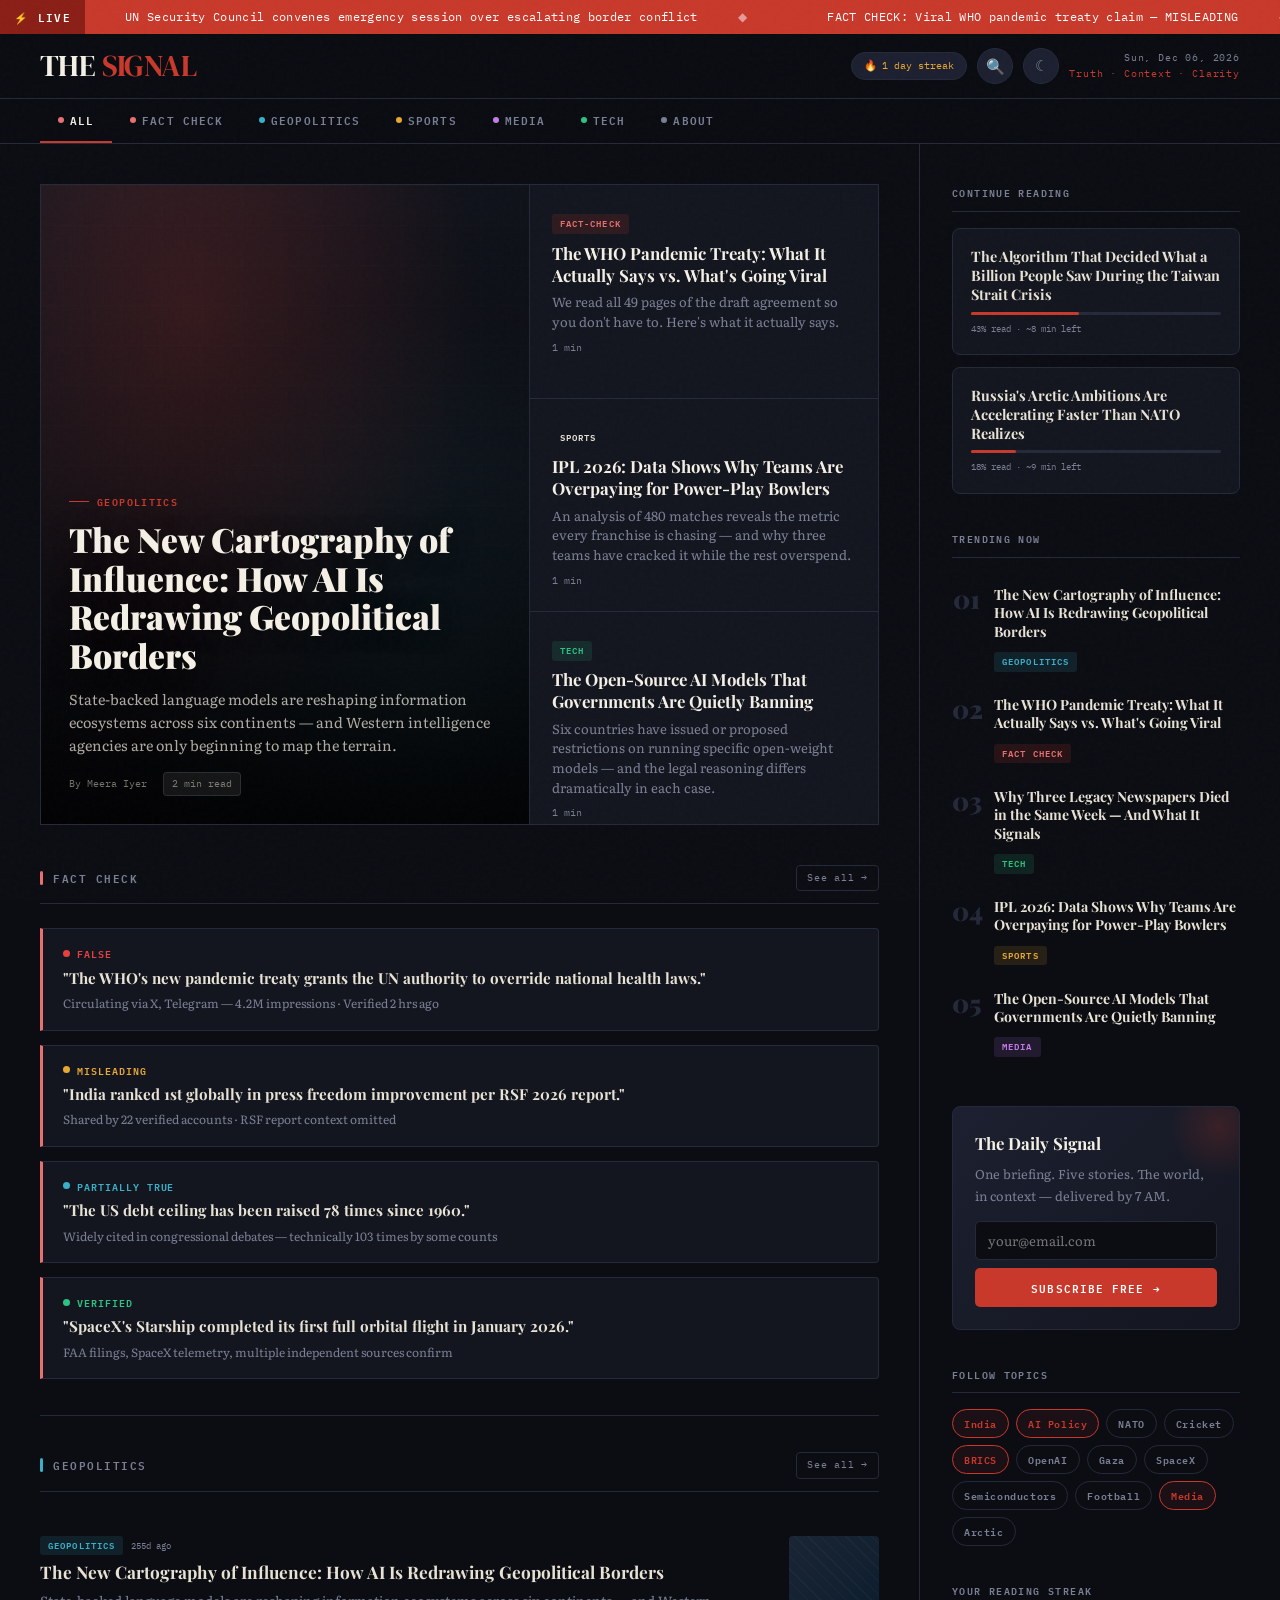
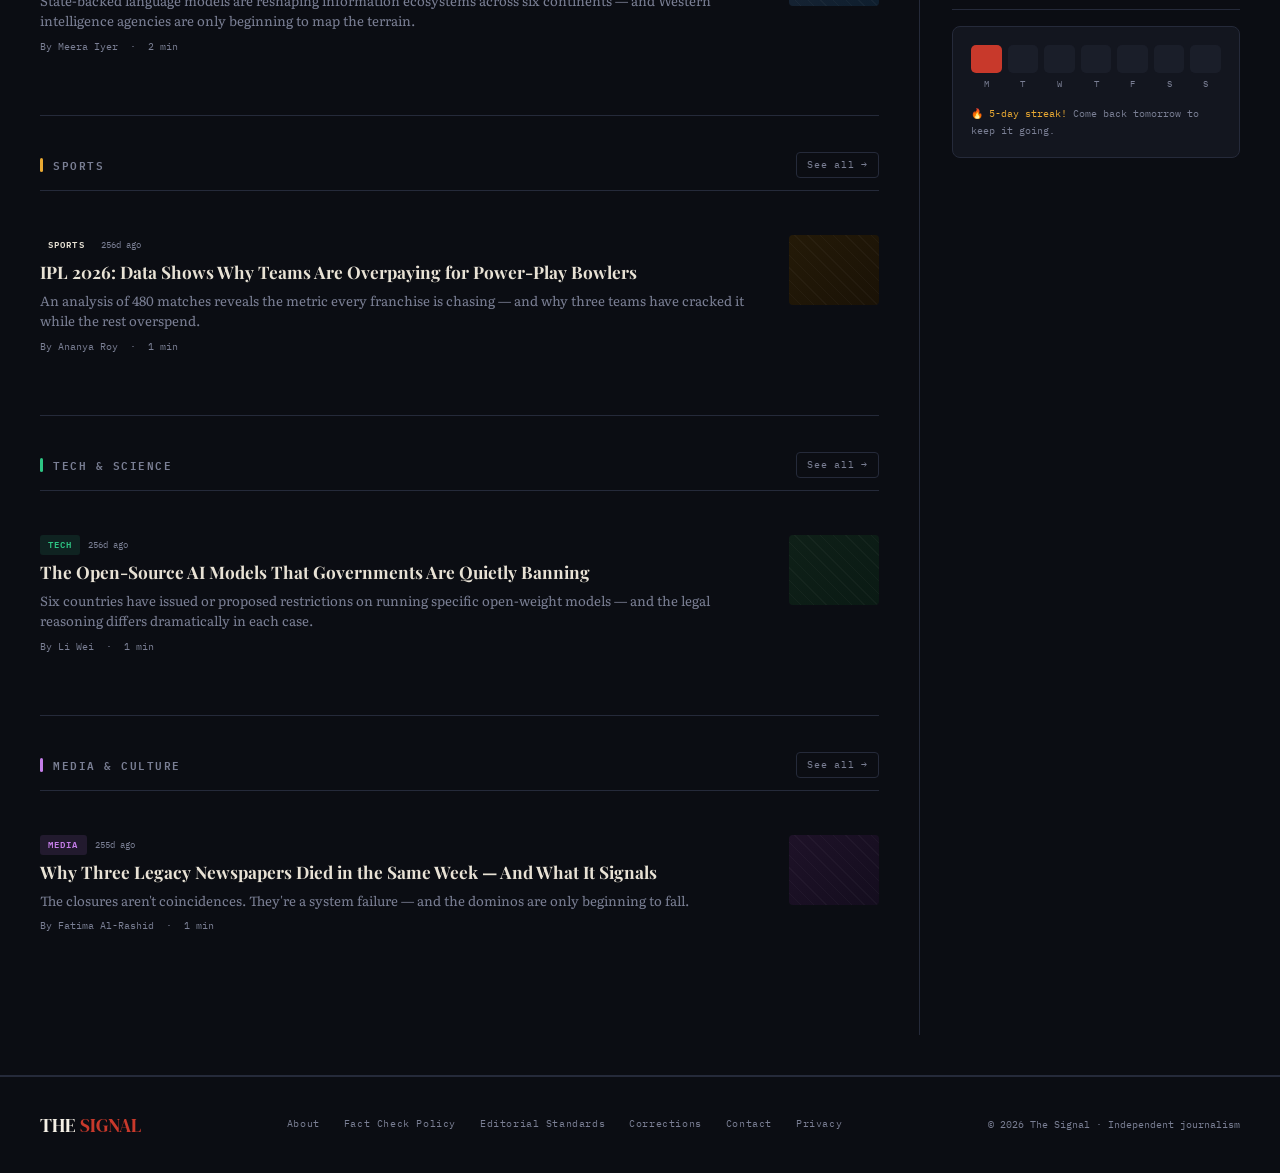
==== commit e3b275e6: "Update index.html" ====
--- a/index.html
+++ b/index.html
@@ -384,13 +384,156 @@
 <button class="btt" id="btt" onclick="window.scrollTo({top:0,behavior:'smooth'})">↑</button>
 
 <script>
+/* ── THEME ── */
 function toggleTheme(){const h=document.documentElement,l=h.getAttribute('data-theme')==='light';h.setAttribute('data-theme',l?'dark':'light');document.getElementById('themeBtn').textContent=l?'☾':'☀';localStorage.setItem('sg-theme',l?'dark':'light');}
 (function(){const s=localStorage.getItem('sg-theme')||'dark';document.documentElement.setAttribute('data-theme',s);document.getElementById('themeBtn').textContent=s==='light'?'☀':'☾';})();
-window.addEventListener('scroll',()=>{const b=document.getElementById('btt');b.classList[window.scrollY>300?'add':'remove']('on');});
-(function(){const days=['M','T','W','T','F','S','S'],done=[true,true,true,true,true,false,false],c=document.getElementById('streak-cal');days.forEach((d,i)=>{const w=document.createElement('div');w.style.cssText='flex:1;text-align:center';const dot=document.createElement('div');dot.style.cssText=`height:28px;border-radius:5px;margin-bottom:4px;background:${done[i]?'var(--accent)':'var(--border)'};opacity:${done[i]?1:.4}`;const lbl=document.createElement('div');lbl.style.cssText='font-family:"IBM Plex Mono",monospace;font-size:.55rem;color:var(--muted)';lbl.textContent=d;w.appendChild(dot);w.appendChild(lbl);c.appendChild(w);});})();
-document.getElementById('streak-count').textContent=(parseInt(localStorage.getItem('sg-streak')||5))+' day streak';
+
+/* ── SCROLL / UTILS ── */
+window.addEventListener('scroll',()=>{document.getElementById('btt').classList[window.scrollY>300?'add':'remove']('on');});
 document.getElementById('live-date').textContent=new Date().toLocaleDateString('en-US',{weekday:'short',day:'2-digit',month:'short',year:'numeric'});
 function subNL(btn){const i=document.getElementById('nl-email');if(!i.value.includes('@')){i.style.borderColor='var(--accent)';return;}btn.textContent='✓ You\'re in!';btn.style.background='var(--green)';btn.disabled=true;}
+
+/* ── STREAK ── */
+(function(){
+  const today=new Date().toDateString();
+  const last=localStorage.getItem('sg-last-visit');
+  let streak=parseInt(localStorage.getItem('sg-streak')||'0');
+  if(last!==today){const yest=new Date(Date.now()-86400000).toDateString();streak=last===yest?Math.min(streak+1,14):1;localStorage.setItem('sg-streak',streak);localStorage.setItem('sg-last-visit',today);}
+  document.getElementById('streak-count').textContent=streak+' day streak';
+  const days=['M','T','W','T','F','S','S'],c=document.getElementById('streak-cal');
+  if(!c)return;
+  days.forEach((d,i)=>{const w=document.createElement('div');w.style.cssText='flex:1;text-align:center';const dot=document.createElement('div');dot.style.cssText=`height:28px;border-radius:5px;margin-bottom:4px;background:${i<streak?'var(--accent)':'var(--border)'};opacity:${i<streak?1:.4}`;const lbl=document.createElement('div');lbl.style.cssText='font-family:"IBM Plex Mono",monospace;font-size:.55rem;color:var(--muted)';lbl.textContent=d;w.appendChild(dot);w.appendChild(lbl);c.appendChild(w);});
+})();
+
+/* ── LOAD POSTS FROM posts.json ── */
+const CHIP={'geopolitics':'ch-geo','fact-check':'ch-fact','sports':'ch-sport','tech':'ch-tech','media':'ch-media'};
+const THUMBBG={'geopolitics':'i-geo','fact-check':'i-fact','sports':'i-sport','tech':'i-tech','media':'i-media'};
+const SECCLASS={'geopolitics':'sg','fact-check':'sf','sports':'ss','tech':'st','media':'sm'};
+const CATLINK={'geopolitics':'category.html?cat=geopolitics','fact-check':'category.html?cat=factcheck','sports':'category.html?cat=sports','tech':'category.html?cat=tech','media':'category.html?cat=media'};
+function ago(dateStr){try{const d=new Date(dateStr),now=new Date(),diff=Math.floor((now-d)/60000);if(diff<60)return diff+'m ago';if(diff<1440)return Math.floor(diff/60)+'h ago';return Math.floor(diff/1440)+'d ago';}catch(e){return dateStr;}}
+function esc(s){return String(s||'').replace(/&/g,'&amp;').replace(/</g,'&lt;').replace(/>/g,'&gt;').replace(/"/g,'&quot;');}
+
+async function loadAndRender(){
+  try{
+    const res=await fetch('posts.json?v='+Date.now());
+    if(!res.ok) return;
+    const db=await res.json();
+    const posts=(db.posts||[]).filter(p=>p.status!=='draft');
+    const settings=db.settings||{};
+
+    /* Update site name/tagline */
+    if(settings.siteName){document.querySelectorAll('.logo,.f-logo').forEach(el=>{const name=settings.siteName.split(' ');el.innerHTML=name.slice(0,-1).join(' ')+' <span>'+name[name.length-1]+'</span>';});}
+
+    /* Update ticker */
+    if(settings.ticker&&settings.ticker.length){
+      const track=document.querySelector('.ticker-track');
+      if(track){const items=[...settings.ticker,...settings.ticker];track.innerHTML=items.map(t=>`<span>${esc(t)}</span>`).join('');}
+    }
+
+    /* Update newsletter */
+    if(settings.newsletter){
+      const nlBox=document.querySelector('.nl-box');
+      if(nlBox){nlBox.querySelector('h3').textContent=settings.newsletter.heading||'The Daily Signal';nlBox.querySelector('p').textContent=settings.newsletter.desc||'';}
+    }
+
+    /* HERO: featured post or latest */
+    const hero=posts.find(p=>p.featured)||posts[0];
+    if(hero){
+      const hMain=document.querySelector('.hero-main');
+      if(hMain){
+        hMain.href='article.html?id='+hero.id;
+        hMain.querySelector('.hero-tag').textContent=hero.category||'Cover Story';
+        hMain.querySelector('h1').textContent=hero.title;
+        hMain.querySelector('p').textContent=hero.excerpt||'';
+        hMain.querySelector('.hero-author').textContent='By '+hero.author;
+        hMain.querySelector('.read-time').textContent=Math.max(1,Math.ceil((hero.content||'').split(' ').length/200))+' min read';
+        if(hero.coverImage){const bg=hMain.querySelector('.hero-bg');if(bg){bg.style.backgroundImage='url('+hero.coverImage+')';bg.style.backgroundSize='cover';}}
+      }
+      const stack=posts.filter(p=>p.id!==hero.id).slice(0,3);
+      const cards=document.querySelectorAll('.hero-card');
+      stack.forEach((p,i)=>{
+        if(!cards[i])return;
+        cards[i].href='article.html?id='+p.id;
+        cards[i].className='hero-card c-'+p.category;
+        cards[i].querySelector('span').className='chip ch-'+(p.category==='fact-check'?'fact':p.category==='geopolitics'?'geo':p.category);
+        cards[i].querySelector('span').textContent=p.category;
+        cards[i].querySelector('h3').textContent=p.title;
+        cards[i].querySelector('p').textContent=p.excerpt||'';
+        const ft=cards[i].querySelector('.art-foot');if(ft)ft.querySelector('span').textContent=Math.max(1,Math.ceil((p.content||'').split(' ').length/200))+' min';
+      });
+    }
+
+    /* RENDER SECTIONS */
+    const SECTIONS=['fact-check','geopolitics','sports','tech','media'];
+    SECTIONS.forEach(cat=>{
+      const catPosts=posts.filter(p=>p.category===cat);
+      const secId=cat.replace('-','');
+      const list=document.querySelector('.art-list[data-cat="'+cat+'"],.art-list');
+      /* Find section by section-title class */
+      const allSecs=document.querySelectorAll('.rv');
+      allSecs.forEach(sec=>{
+        const title=sec.querySelector('.sec-title');
+        if(!title)return;
+        const cls=Array.from(title.classList);
+        const map={'sf':'fact-check','sg':'geopolitics','ss':'sports','st':'tech','sm':'media'};
+        const secCat=Object.entries(map).find(([k])=>cls.includes(k));
+        if(!secCat)return;
+        const thisCat=secCat[1];
+        const artList=sec.querySelector('.art-list');
+        if(!artList)return;
+        const catData=posts.filter(p=>p.category===thisCat);
+        artList.innerHTML='';
+        if(thisCat==='fact-check'){
+          /* Fact check strips */
+          const strip=sec;const verdicts={false:'vfc',misleading:'vmc','partially-true':'vpc',verified:'vtc'};
+          const vdots={false:'vf',misleading:'vm','partially-true':'vp',verified:'vt'};
+          const vlabels={false:'False',misleading:'Misleading','partially-true':'Partially True',verified:'Verified'};
+          catData.slice(0,4).forEach(p=>{
+            const v=p.factCheck?.verdict||'false';
+            const el=document.createElement('a');el.href='article.html?id='+p.id;el.style.display='block';
+            el.innerHTML=`<div class="fc-strip"><div class="verdict ${verdicts[v]||''}"><span class="vdot ${vdots[v]||''}"></span>${vlabels[v]||'False'}</div><div class="fc-claim">${p.factCheck?.claim?'"'+esc(p.factCheck.claim)+'"':esc(p.title)}</div><div class="fc-src">${esc(p.factCheck?.source||'')}</div></div>`;
+            sec.appendChild(el);
+          });
+          /* Remove old strips */
+          sec.querySelectorAll('a[href]').forEach(a=>{if(!a.closest('.art-list')&&a.href.includes('article')){}});
+          return;
+        }
+        catData.slice(0,3).forEach(p=>{
+          const mins=Math.max(1,Math.ceil((p.content||'').split(' ').length/200));
+          const a=document.createElement('a');a.className='art-row';a.href='article.html?id='+p.id;
+          a.innerHTML=`<div><div class="art-tags"><span class="chip ch-${p.category==='fact-check'?'fact':p.category==='geopolitics'?'geo':p.category}">${p.category}</span><span style="font-family:'IBM Plex Mono',monospace;font-size:.58rem;color:var(--muted)">${ago(p.date)}</span></div><div class="art-title">${esc(p.title)}</div><div class="art-exc">${esc(p.excerpt||'')}</div><div class="art-foot"><span>By ${esc(p.author)}</span><span>·</span><span>${mins} min</span></div></div><div class="art-thumb"><div class="art-thumb-in ${THUMBBG[p.category]||''}"><div class="i-pat"></div></div></div>`;
+          artList.appendChild(a);
+        });
+      });
+    });
+
+    /* SIDEBAR TRENDING */
+    const trendEl=document.querySelectorAll('[href="article.html"]');
+    const trendItems=document.querySelectorAll('.trend-item');
+    const byViews=[...posts].sort((a,b)=>new Date(b.date)-new Date(a.date)).slice(0,5);
+    trendItems.forEach((item,i)=>{
+      const p=byViews[i];if(!p)return;
+      item.closest('a')&&(item.closest('a').href='article.html?id='+p.id);
+      const ttl=item.querySelector('.trend-ttl');if(ttl)ttl.textContent=p.title;
+    });
+
+    /* CONTINUE READING from localStorage */
+    const reading=JSON.parse(localStorage.getItem('sg-reading')||'[]');
+    const crCards=document.querySelectorAll('.rd-card');
+    reading.slice(0,2).forEach((r,i)=>{
+      if(!crCards[i])return;
+      const p=posts.find(x=>x.id===r.id);if(!p)return;
+      crCards[i].closest('a').href='article.html?id='+p.id;
+      crCards[i].querySelector('.rd-title').textContent=p.title;
+      crCards[i].querySelector('.pb').style.width=r.pct+'%';
+      crCards[i].querySelector('.pb-pct').textContent=r.pct+'% read · ~'+Math.max(1,Math.ceil((p.content||'').split(' ').length/200*(1-r.pct/100)))+' min left';
+    });
+
+  }catch(e){console.log('posts.json not found — showing static content',e);}
+}
+loadAndRender();
+
+/* ── SCROLL REVEAL ── */
 const rvs=document.querySelectorAll('.rv'),obs=new IntersectionObserver((e)=>{e.forEach((en,i)=>{if(en.isIntersecting){setTimeout(()=>en.target.classList.add('in'),i*60);obs.unobserve(en.target);}});},{threshold:.06});rvs.forEach(r=>obs.observe(r));
 </script>
 </body>
